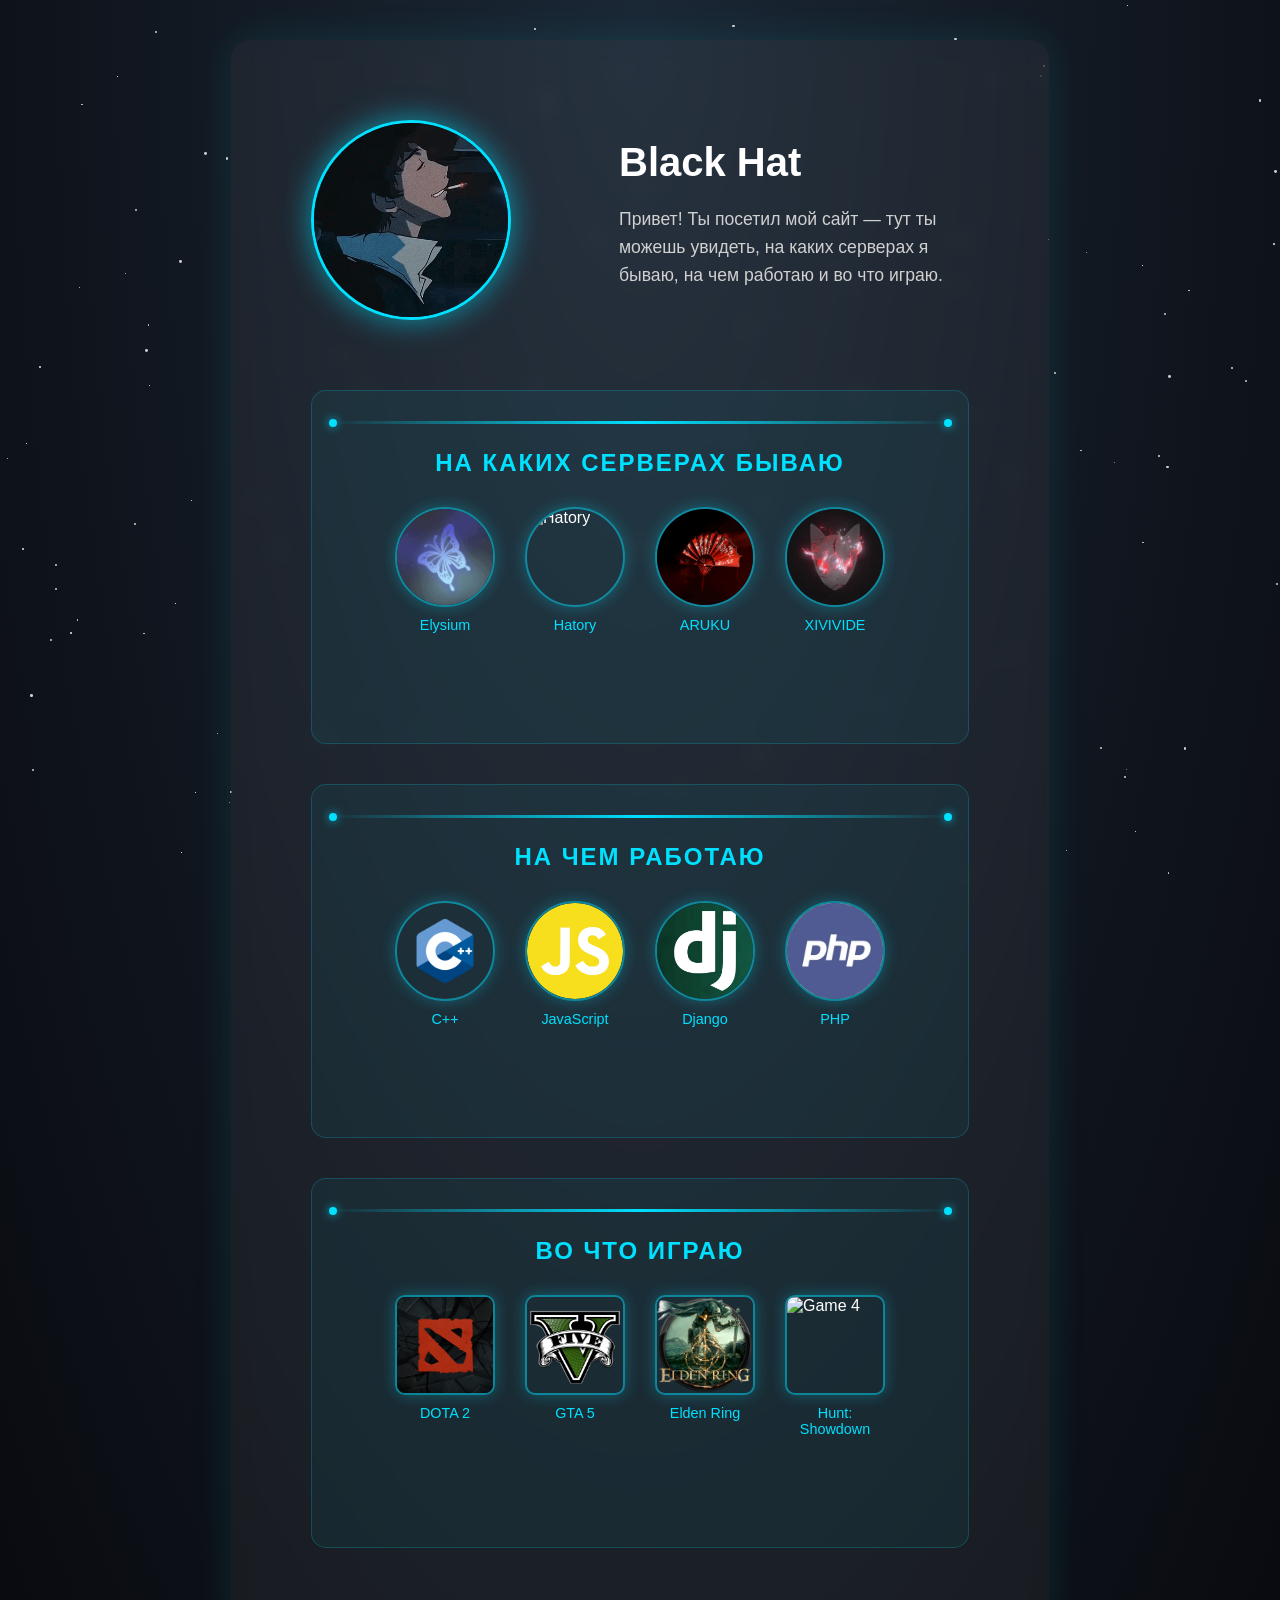
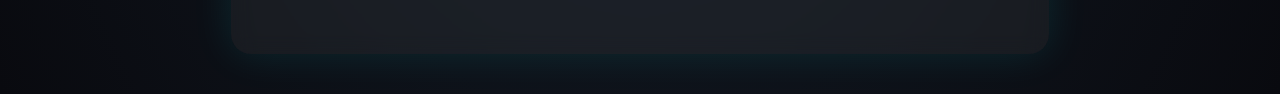
==== index.html @ ffa863ea "Update and rename ssdf.html to index.html" ====
<!DOCTYPE html>
<html lang="ru">
<head>
  <meta charset="UTF-8">
  <meta name="viewport" content="width=device-width, initial-scale=1.0">
  <title>Black Hat</title>
  <link rel="stylesheet" href="asdz.css">
</head>
<body>
  <!-- Звёзды -->
  <div class="stars" id="stars"></div>

  <!-- Контент -->
  <div class="content">
    <div class="profile">
      <img src="img/baby-cute.gif" alt="Profile GIF">
    </div>
    <div class="text">
      <h1>Black Hat</h1>
      <p>Привет! Ты посетил мой сайт — тут ты можешь увидеть, на каких серверах я бываю, на чем работаю и во что играю.</p>
    </div>
    
    <!-- Блоки с информацией -->
    <div class="info-section">
      <!-- Серверы -->
      <div class="servers-container">
        <div class="info-block">
          <div class="divider"></div>
          <div class="info-title">На каких серверах бываю</div>
          <div class="items-container">
            <div class="item">
              <div class="item-image">
                <img src="img/856646640329031721.gif" alt="Elysium">
              </div>
              <div class="item-label">Elysium</div>
            </div>
            <div class="item">
              <div class="item-image">
                <img src="img/[base64].webp" alt="Hatory">
              </div>
              <div class="item-label">Hatory</div>
            </div>
            <div class="item">
              <div class="item-image">
                <img src="img/a_5c1cbaf425cc4a079aaae8140b4da1c3.gif" alt="ARUKU">
              </div>
              <div class="item-label">ARUKU</div>
            </div>
            <div class="item">
              <div class="item-image">
                <img src="img/a_22dec9f014cefe6ec09b03fc315f5d25.webp" alt="XIVIVIDE">
              </div>
              <div class="item-label">XIVIVIDE</div>
            </div>
          </div>
        </div>
      </div>
      
      <!-- Технологии -->
      <div class="work-container">
        <div class="info-block">
          <div class="divider"></div>
          <div class="info-title">На чем работаю</div>
          <div class="items-container">
            <div class="item">
              <div class="item-image">
                <img src="img/d30bd94d-d64a-41f8-8cd4-dceb3f01d415.png" alt="C++">
              </div>
              <div class="item-label">C++</div>
            </div>
            <div class="item">
              <div class="item-image">
                <img src="img/68747470733a2f2f692e696d6775722e636f6d2f426970424d51492e706e67.png" alt="JavaScript">
              </div>
              <div class="item-label">JavaScript</div>
            </div>
            <div class="item">
              <div class="item-image">
                <img src="img/django-featured-image.jpg" alt="Django">
              </div>
              <div class="item-label">Django</div>
            </div>
            <div class="item">
              <div class="item-image">
                <img src="img/i (23).webp" alt="PHP">
              </div>
              <div class="item-label">PHP</div>
            </div>
          </div>
        </div>
      </div>
      
      <!-- Игры -->
      <div class="games-container">
        <div class="info-block">
          <div class="divider"></div>
          <div class="info-title">Во что играю</div>
          <div class="items-container">
            <div class="item">
              <div class="item-image square">
                <img src="img/sdfdfasfdsdf.jpg" alt="DOTA 2">
              </div>
              <div class="item-label">DOTA 2</div>
            </div>
            <div class="item">
              <div class="item-image square">
                <img src="img/gta-5-7206.png" alt="Game 2">
              </div>
              <div class="item-label">GTA 5</div>
            </div>
            <div class="item">
              <div class="item-image square">
                <img src="img/channels4_profile.png" alt="Game 3">
              </div>
              <div class="item-label">Elden Ring</div>
            </div>
            <div class="item">
              <div class="item-image square">
                <img src="img/[base64].webp" alt="Game 4">
              </div>
              <div class="item-label">Hunt: Showdown</div>
            </div>
          </div>
        </div>
      </div>
    </div>
  </div>
  <script src="aads.js"></script>
</body>
</html>
---- asdz.css ----
* {
    margin: 0;
    padding: 0;
    box-sizing: border-box;
  }

  body {
    min-height: 100vh;
    display: flex;
    align-items: flex-start;
    justify-content: center;
    background: radial-gradient(ellipse at top, #1b2735 0%, #090a0f 100%);
    overflow-x: hidden;
    overflow-y: auto;
    font-family: "Segoe UI", sans-serif;
    color: white;
    padding: 20px 0;
  }

  /* === Звёздный фон === */
  .stars {
    position: fixed;
    width: 100%;
    height: 100%;
    z-index: 0;
    overflow: hidden;
    top: 0;
    left: 0;
  }

  .star {
    position: absolute;
    background: white;
    border-radius: 50%;
    opacity: 0.8;
    animation: twinkle 4s infinite;
  }

  @keyframes twinkle {
    0%, 100% { opacity: 0.2; }
    50% { opacity: 1; }
  }

  /* === Главный контейнер === */
  .content {
    position: relative;
    width: 818px;
    min-height: 1614px;
    background: rgba(255, 255, 255, 0.05);
    border-radius: 20px;
    box-shadow: 0 0 40px rgba(0, 255, 255, 0.1);
    backdrop-filter: blur(10px);
    z-index: 1;
    padding: 40px;
    margin: 20px 0;
  }

  /* === Контейнер для гифки === */
  .profile {
    position: absolute;
    top: 80px;
    left: 80px;
    width: 200px;
    height: 200px;
    border-radius: 50%;
    overflow: hidden;
    border: 3px solid #00e0ff;
    box-shadow: 0 0 30px rgba(0, 224, 255, 0.6);
  }

  .profile img {
    width: 100%;
    height: 100%;
    object-fit: cover;
  }

  /* === Контейнер с текстом === */
  .text {
    position: absolute;
    top: 100px;
    right: 80px;
    text-align: left;
    width: 350px;
  }

  .text h1 {
    font-size: 2.5rem;
    font-weight: bold;
    margin-bottom: 20px;
    color: #ffffff;
  }

  .text p {
    font-size: 1.1rem;
    color: #d0d0d0;
    line-height: 1.6;
  }

  /* === Блоки с информацией === */
  .info-section {
    position: absolute;
    width: calc(100% - 160px);
    left: 80px;
    top: 350px;
  }

  .info-block {
    margin-bottom: 80px;
    display: flex;
    flex-direction: column;
    align-items: center;
  }

  .divider {
    width: 623px;
    height: 3px;
    background: linear-gradient(90deg, transparent, #00e0ff, transparent);
    margin-bottom: 25px;
    position: relative;
  }

  .divider::before,
  .divider::after {
    content: '';
    position: absolute;
    top: -2px;
    width: 8px;
    height: 8px;
    border-radius: 50%;
    background: #00e0ff;
    box-shadow: 0 0 10px rgba(0, 224, 255, 0.8);
  }

  .divider::before {
    left: 0;
  }

  .divider::after {
    right: 0;
  }

  .info-title {
    font-size: 1.5rem;
    color: #00e0ff;
    text-align: center;
    margin-bottom: 30px;
    font-weight: bold;
    text-transform: uppercase;
    letter-spacing: 2px;
  }

  .items-container {
    display: flex;
    gap: 30px;
    justify-content: center;
    flex-wrap: wrap;
  }

  .item {
    display: flex;
    flex-direction: column;
    align-items: center;
    gap: 10px;
  }

  .item-image {
    width: 100px;
    height: 100px;
    border-radius: 50%;
    overflow: hidden;
    border: 2px solid rgba(0, 224, 255, 0.5);
    box-shadow: 0 0 15px rgba(0, 224, 255, 0.3);
    transition: transform 0.3s ease, box-shadow 0.3s ease;
  }

  .item-image:hover {
    transform: scale(1.05);
    box-shadow: 0 0 20px rgba(0, 224, 255, 0.6);
  }

  .item-image.square {
    border-radius: 10px;
  }

  .item-image img {
    width: 100%;
    height: 100%;
    object-fit: cover;
  }

  .item-label {
    font-size: 0.9rem;
    color: #00e0ff;
    text-align: center;
    font-weight: 500;
    max-width: 100px;
    word-wrap: break-word;
  }

  /* Отдельные контейнеры для каждого раздела */
  .servers-container {
    background: rgba(0, 224, 255, 0.05);
    border-radius: 15px;
    padding: 30px;
    border: 1px solid rgba(0, 224, 255, 0.2);
    margin-bottom: 40px;
  }

  .work-container {
    background: rgba(0, 224, 255, 0.05);
    border-radius: 15px;
    padding: 30px;
    border: 1px solid rgba(0, 224, 255, 0.2);
    margin-bottom: 40px;
  }

  .games-container {
    background: rgba(0, 224, 255, 0.05);
    border-radius: 15px;
    padding: 30px;
    border: 1px solid rgba(0, 224, 255, 0.2);
  }
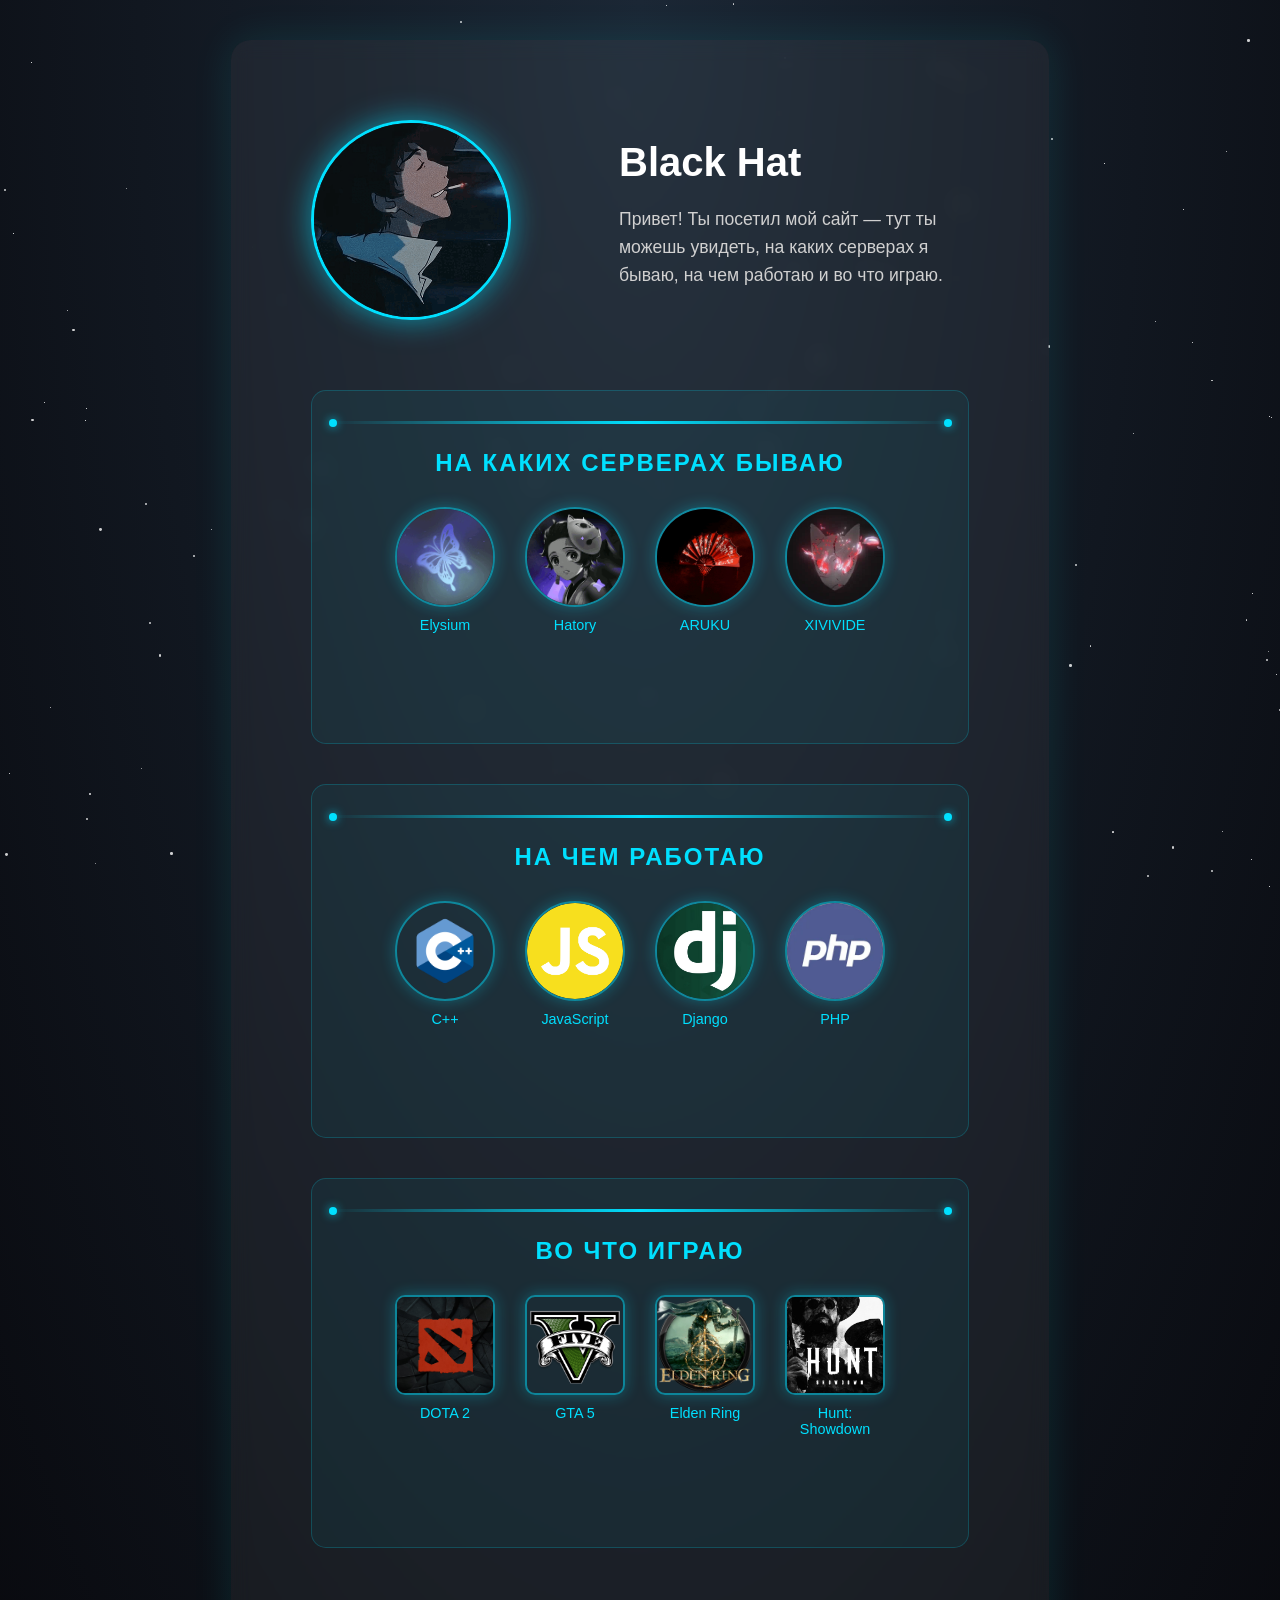
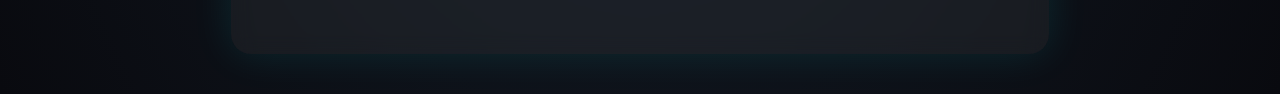
==== commit 63d9c779: "Update index.html" ====
--- a/index.html
+++ b/index.html
@@ -36,7 +36,7 @@
             </div>
             <div class="item">
               <div class="item-image">
-                <img src="img/[base64].webp" alt="Hatory">
+                <img src="img/8asdasd94663985650081864.gif" alt="Hatory">
               </div>
               <div class="item-label">Hatory</div>
             </div>
@@ -116,7 +116,7 @@
             </div>
             <div class="item">
               <div class="item-image square">
-                <img src="img/[base64].webp" alt="Game 4">
+                <img src="img/gXTCNVUIgSzevHwIggOHfXzwrUXAi6ljSFLZYiwwuuLNhzubbgcRc4GAKaH0G9_aRB3IRImueRQo31mZYdWM7Ax-FvfeFMolkuAxhEvLTHDqtunTVQorp1pViWOrOnN.webp" alt="Game 4">
               </div>
               <div class="item-label">Hunt: Showdown</div>
             </div>
@@ -128,3 +128,4 @@
   <script src="aads.js"></script>
 </body>
 </html>
+
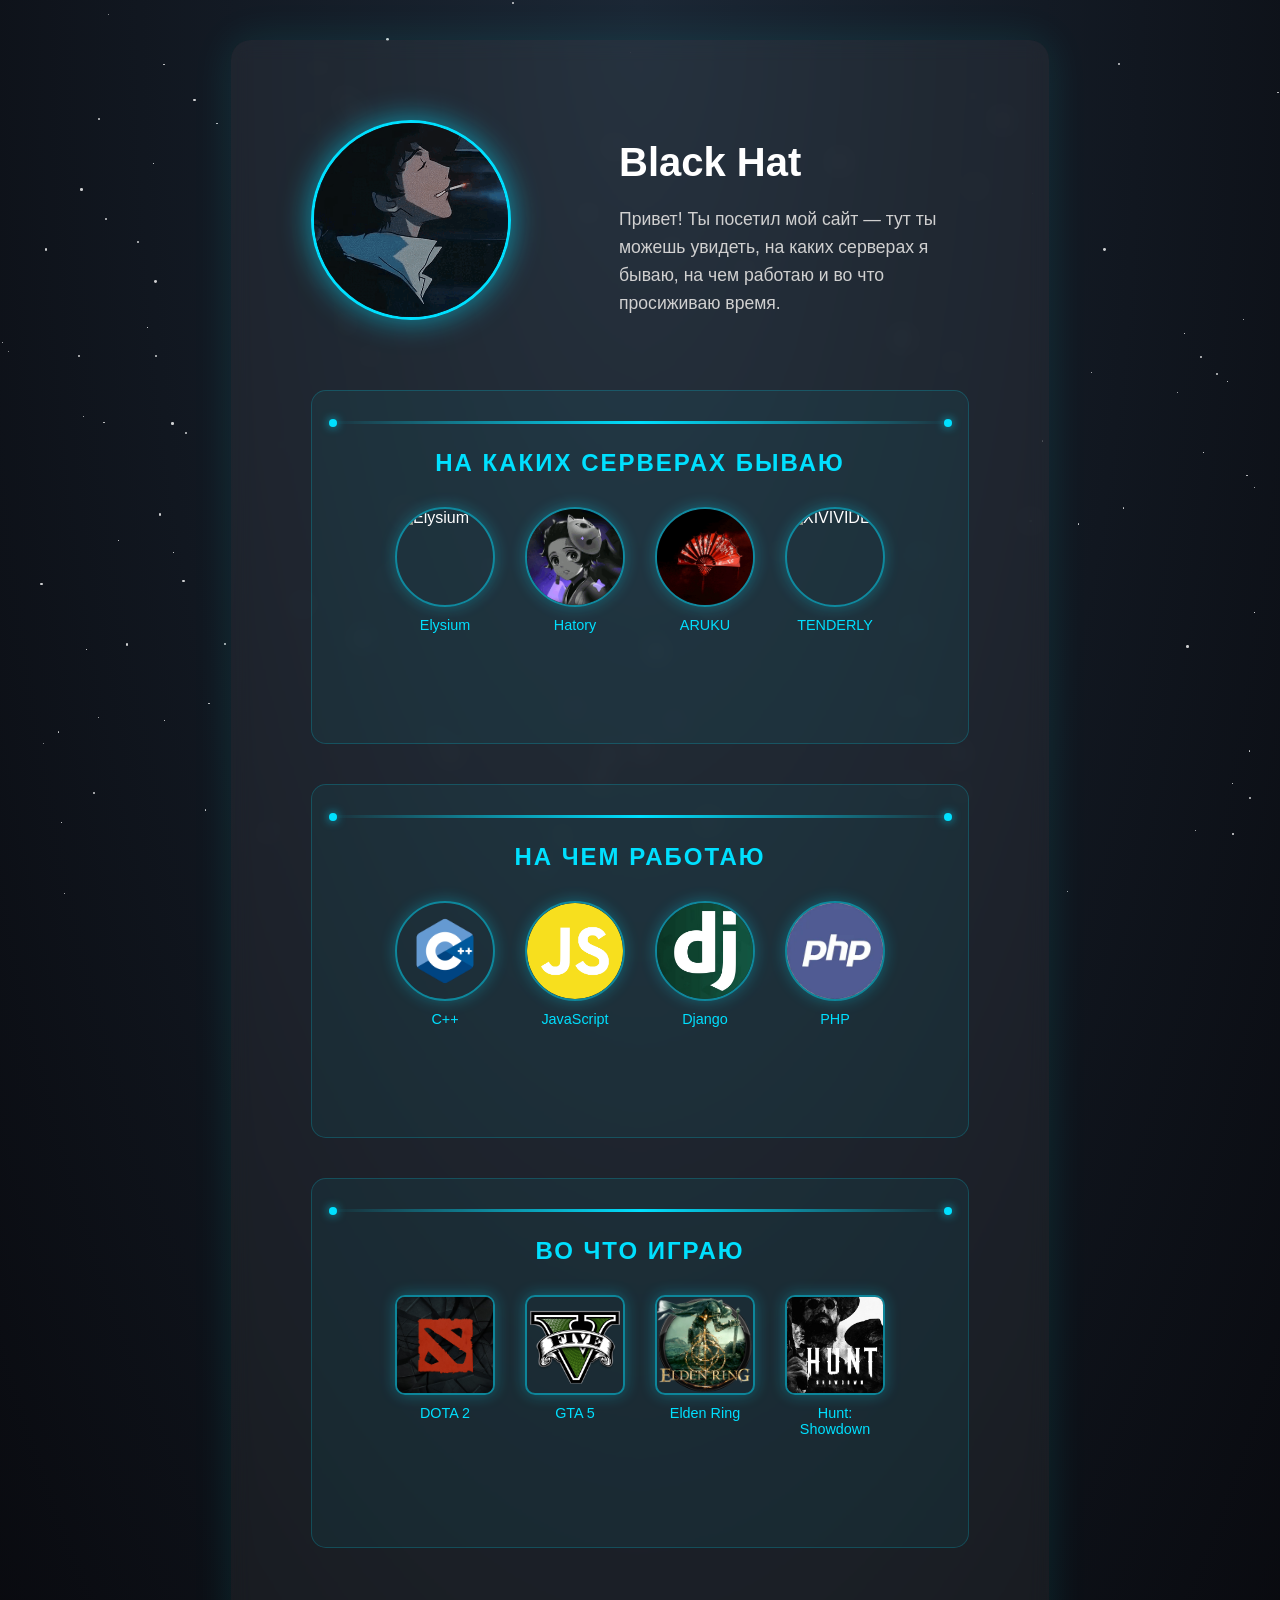
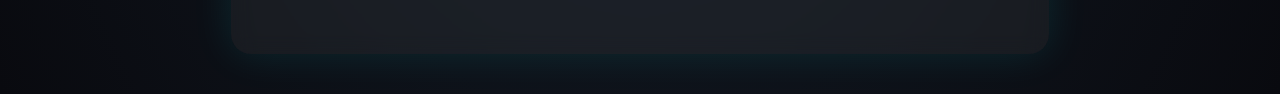
==== commit 74f8229b: "index.html" ====
--- a/index.html
+++ b/index.html
@@ -1,11 +1,12 @@
 <!DOCTYPE html>
 <html lang="ru">
-<head>
-  <meta charset="UTF-8">
-  <meta name="viewport" content="width=device-width, initial-scale=1.0">
-  <title>Black Hat</title>
-  <link rel="stylesheet" href="asdz.css">
-</head>
+  <head>
+    <meta charset="UTF-8">
+    <meta name="viewport" content="width=device-width, initial-scale=1.0">
+    <title>Black Hat</title>
+    <link rel="icon" type="image/png" href="img/channels4_profile (1).png">
+    <link rel="stylesheet" href="asdz.css">
+  </head>
 <body>
   <!-- Звёзды -->
   <div class="stars" id="stars"></div>
@@ -17,7 +18,7 @@
     </div>
     <div class="text">
       <h1>Black Hat</h1>
-      <p>Привет! Ты посетил мой сайт — тут ты можешь увидеть, на каких серверах я бываю, на чем работаю и во что играю.</p>
+      <p>Привет! Ты посетил мой сайт — тут ты можешь увидеть, на каких серверах я бываю, на чем работаю и во что просиживаю время.</p>
     </div>
     
     <!-- Блоки с информацией -->
@@ -30,7 +31,7 @@
           <div class="items-container">
             <div class="item">
               <div class="item-image">
-                <img src="img/856646640329031721.gif" alt="Elysium">
+                <img src="img/a_a0f28a71aad6c07db2521c27c86022a9.webp" alt="Elysium">
               </div>
               <div class="item-label">Elysium</div>
             </div>
@@ -48,9 +49,9 @@
             </div>
             <div class="item">
               <div class="item-image">
-                <img src="img/a_22dec9f014cefe6ec09b03fc315f5d25.webp" alt="XIVIVIDE">
+                <img src="img/a_da8d909ea9f6dc54984b1a6372f7a13f.webp" alt="XIVIVIDE">
               </div>
-              <div class="item-label">XIVIVIDE</div>
+              <div class="item-label">TENDERLY</div>
             </div>
           </div>
         </div>
@@ -128,4 +129,3 @@
   <script src="aads.js"></script>
 </body>
 </html>
-
